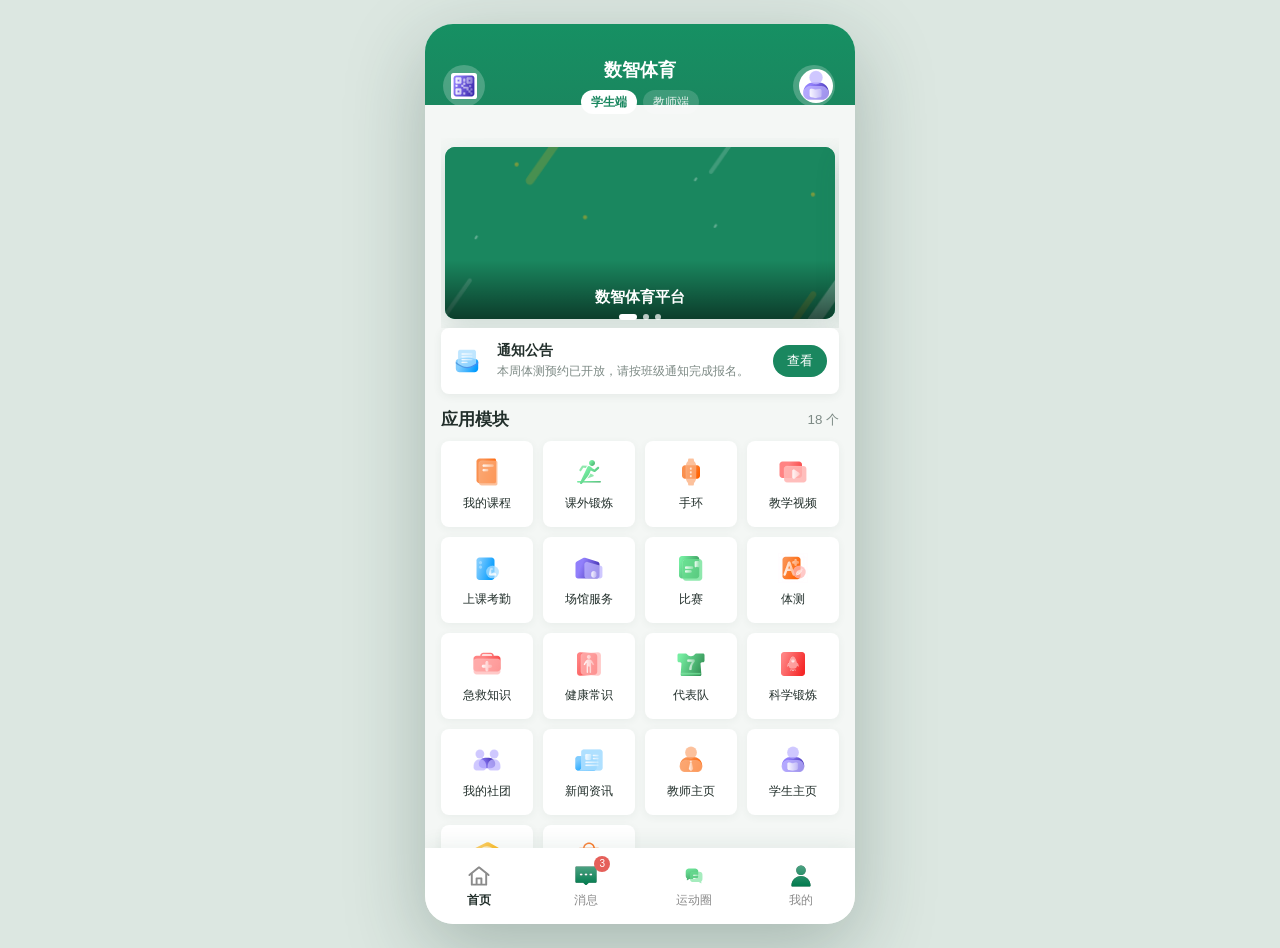
==== app/src/main/assets/public/index.html @ 88c2b8d6 "Initial Android project" ====
<!doctype html>
<html lang="zh-CN">
<head>
  <meta charset="utf-8">
  <meta name="viewport" content="width=device-width, initial-scale=1, viewport-fit=cover">
  <title>数智体育-首页还原</title>
  <link rel="stylesheet" href="./styles.css">
</head>
<body>
  <main class="phone-shell">
    <section class="app" id="app">
      <header class="top-bar">
        <button class="icon-button" id="scanBtn" title="扫一扫">
          <img src="./static/img/index/qrcode.svg" alt="">
        </button>
        <div class="school-block">
          <div class="school-name" id="schoolName">数智体育</div>
          <div class="role-line">
            <button class="role-pill active" data-role="学生">学生端</button>
            <button class="role-pill" data-role="教师">教师端</button>
          </div>
        </div>
        <button class="avatar-button" id="homePageBtn" title="个人主页">
          <img id="avatar" src="./static/img/index/ProfileS.svg" alt="">
        </button>
      </header>

      <section class="page page-home active" data-page="home">
        <div class="carousel" id="carousel">
          <div class="carousel-track" id="carouselTrack"></div>
          <div class="carousel-dots" id="carouselDots"></div>
        </div>

        <section class="notice-strip" id="noticeStrip">
          <img src="./static/img/index/Messages.svg" alt="">
          <div>
            <strong id="noticeTitle">通知公告</strong>
            <span id="noticeText">加载中...</span>
          </div>
          <button id="noticeOpenBtn">查看</button>
        </section>

        <section class="module-section">
          <div class="section-title">
            <span>应用模块</span>
            <small id="moduleCount"></small>
          </div>
          <div class="module-grid" id="moduleGrid"></div>
        </section>

        <section class="continue-card" id="continueCard">
          <div>
            <span class="tag">未完成</span>
            <strong>检测到一条未结束运动</strong>
            <p id="continueInfo">户外跑步 2.31km，是否继续？</p>
          </div>
          <button id="continueBtn">继续运动</button>
        </section>
      </section>

      <section class="page page-message" data-page="message">
        <div class="sub-header">
          <h1>消息</h1>
          <button id="readAllBtn">全部已读</button>
        </div>
        <div class="message-list" id="messageList"></div>
      </section>

      <section class="page page-circle" data-page="circle">
        <div class="sub-header">
          <h1>运动圈</h1>
          <button id="publishBtn">发布</button>
        </div>
        <div class="feed-list" id="feedList"></div>
      </section>

      <section class="page page-mine" data-page="mine">
        <div class="profile-card">
          <img id="mineAvatar" src="./static/img/index/ProfileS.svg" alt="">
          <div>
            <h1 id="userName">王同学</h1>
            <p id="userMeta">学号 20260001 · 数智体育学院</p>
          </div>
        </div>
        <div class="setting-list" id="settingList"></div>
      </section>

      <nav class="bottom-bar">
        <button class="tab active" data-target="home">
          <img src="./static/img/bottom-home.svg" alt="">
          <span>首页</span>
        </button>
        <button class="tab" data-target="message">
          <span class="badge" id="msgBadge">3</span>
          <img src="./static/img/bottom-msg.svg" alt="">
          <span>消息</span>
        </button>
        <button class="tab" data-target="circle">
          <img src="./static/img/Chat.svg" alt="">
          <span>运动圈</span>
        </button>
        <button class="tab" data-target="mine">
          <img src="./static/img/bottom-user.svg" alt="">
          <span>我的</span>
        </button>
      </nav>
    </section>
  </main>

  <div class="modal hidden" id="modal">
    <div class="modal-card">
      <h2 id="modalTitle"></h2>
      <div id="modalBody"></div>
      <div class="modal-actions" id="modalActions"></div>
    </div>
  </div>

  <div class="toast" id="toast"></div>
  <script src="./app.js"></script>
</body>
</html>
---- app/src/main/assets/public/styles.css ----
:root {
  --green: #1a875f;
  --green-2: #339571;
  --mint: #e6f2ed;
  --red: #e5605a;
  --ink: #222f2b;
  --muted: #7d8a85;
  --line: #e5ece8;
  --page: #f4f7f5;
  --card: #ffffff;
}

* { box-sizing: border-box; }

body {
  margin: 0;
  min-height: 100vh;
  background: #dce7e1;
  color: var(--ink);
  font-family: -apple-system, BlinkMacSystemFont, "Segoe UI", "Microsoft YaHei", sans-serif;
}

button {
  font: inherit;
  border: 0;
  background: none;
  cursor: pointer;
}

.phone-shell {
  min-height: 100vh;
  display: grid;
  place-items: center;
  padding: 24px;
}

.app {
  position: relative;
  width: min(430px, 100vw);
  height: min(920px, 100vh);
  overflow: hidden;
  background: var(--page);
  border-radius: 28px;
  box-shadow: 0 24px 80px rgba(24, 58, 46, .28);
}

.top-bar {
  height: 112px;
  padding: 26px 18px 14px;
  display: grid;
  grid-template-columns: 44px 1fr 44px;
  gap: 12px;
  align-items: center;
  color: #fff;
  background: linear-gradient(180deg, #169063 0%, #1a875f 72%, #f4f7f5 72%);
}

.icon-button, .avatar-button {
  width: 42px;
  height: 42px;
  display: grid;
  place-items: center;
  border-radius: 50%;
  background: rgba(255,255,255,.22);
}

.icon-button img, .avatar-button img { width: 26px; height: 26px; object-fit: contain; }
.avatar-button img { width: 34px; height: 34px; border-radius: 50%; background: #fff; }

.school-block { min-width: 0; text-align: center; }
.school-name { font-size: 18px; font-weight: 700; line-height: 24px; white-space: nowrap; overflow: hidden; text-overflow: ellipsis; }
.role-line { margin-top: 8px; display: flex; justify-content: center; gap: 6px; }

.role-pill {
  height: 24px;
  padding: 0 10px;
  border-radius: 12px;
  color: rgba(255,255,255,.86);
  background: rgba(255,255,255,.16);
  font-size: 12px;
}

.role-pill.active {
  color: var(--green);
  background: #fff;
  font-weight: 700;
}

.page {
  display: none;
  height: calc(100% - 112px - 76px);
  overflow-y: auto;
  padding: 0 16px 22px;
}

.page.active { display: block; }

.carousel {
  margin-top: 2px;
  position: relative;
  height: 190px;
  overflow: hidden;
}

.carousel-track {
  height: 100%;
  display: flex;
  transition: transform .35s ease;
}

.slide {
  min-width: 100%;
  padding: 0 4px;
}

.slide-inner {
  height: 172px;
  border-radius: 10px;
  overflow: hidden;
  position: relative;
  background: var(--green);
  box-shadow: 0 10px 28px rgba(34, 88, 68, .18);
}

.slide-inner img { width: 100%; height: 100%; object-fit: cover; display: block; }

.slide-title {
  position: absolute;
  left: 0;
  right: 0;
  bottom: 0;
  padding: 28px 16px 12px;
  color: #fff;
  font-size: 15px;
  font-weight: 700;
  background: linear-gradient(180deg, rgba(0,0,0,0), rgba(0,0,0,.55));
}

.carousel-dots {
  position: absolute;
  left: 0;
  right: 0;
  bottom: 8px;
  display: flex;
  justify-content: center;
  gap: 6px;
}

.dot {
  width: 6px;
  height: 6px;
  border-radius: 6px;
  background: rgba(255,255,255,.72);
}

.dot.active { width: 18px; background: #fff; }

.notice-strip, .continue-card, .profile-card, .empty-state {
  background: var(--card);
  border-radius: 8px;
  box-shadow: 0 2px 8px rgba(45, 79, 65, .08);
}

.notice-strip {
  min-height: 66px;
  display: grid;
  grid-template-columns: 34px 1fr auto;
  gap: 10px;
  align-items: center;
  padding: 12px;
}

.notice-strip img { width: 28px; height: 28px; }
.notice-strip strong, .notice-strip span { display: block; }
.notice-strip strong { font-size: 14px; }
.notice-strip span { margin-top: 3px; color: var(--muted); font-size: 12px; white-space: nowrap; overflow: hidden; text-overflow: ellipsis; }
.notice-strip button, .continue-card button, .sub-header button, .modal-actions button {
  height: 32px;
  padding: 0 14px;
  border-radius: 16px;
  background: var(--green);
  color: #fff;
  font-size: 13px;
}

.module-section { margin-top: 14px; }
.section-title, .sub-header {
  display: flex;
  justify-content: space-between;
  align-items: center;
  margin-bottom: 10px;
}

.section-title span, .sub-header h1 { font-size: 17px; font-weight: 800; margin: 0; }
.section-title small { color: var(--muted); }

.module-grid {
  display: grid;
  grid-template-columns: repeat(4, 1fr);
  gap: 10px;
}

.module {
  min-height: 86px;
  border-radius: 8px;
  background: #fff;
  padding: 10px 6px;
  display: grid;
  justify-items: center;
  align-content: center;
  gap: 8px;
  color: var(--ink);
  box-shadow: 0 2px 8px rgba(45, 79, 65, .06);
}

.module img { width: 30px; height: 30px; object-fit: contain; }
.module span { font-size: 12px; line-height: 16px; text-align: center; }

.continue-card {
  margin: 14px 0;
  padding: 14px;
  display: flex;
  justify-content: space-between;
  gap: 12px;
  align-items: center;
}

.continue-card strong { display: block; margin-top: 6px; font-size: 15px; }
.continue-card p { margin: 4px 0 0; color: var(--muted); font-size: 12px; }
.tag { padding: 2px 6px; border-radius: 4px; color: #fff; background: var(--red); font-size: 11px; }

.sub-header {
  padding-top: 12px;
  margin-bottom: 12px;
}

.message-list, .feed-list, .setting-list { display: grid; gap: 10px; }

.message-item, .feed-item, .setting-item {
  background: #fff;
  border-radius: 8px;
  padding: 14px;
  box-shadow: 0 2px 8px rgba(45, 79, 65, .06);
}

.message-item.unread { border-left: 4px solid var(--green); }
.message-item strong, .feed-item strong { display: block; font-size: 15px; }
.message-item p, .feed-item p { margin: 6px 0 0; color: var(--muted); font-size: 13px; line-height: 20px; }

.profile-card {
  margin-top: 14px;
  padding: 18px;
  display: flex;
  gap: 14px;
  align-items: center;
}

.profile-card img { width: 62px; height: 62px; border-radius: 50%; background: var(--mint); }
.profile-card h1 { margin: 0 0 6px; font-size: 20px; }
.profile-card p { margin: 0; color: var(--muted); font-size: 13px; }

.setting-item {
  display: flex;
  align-items: center;
  justify-content: space-between;
  min-height: 50px;
}

.setting-item span { color: var(--muted); }

.bottom-bar {
  position: absolute;
  left: 0;
  right: 0;
  bottom: 0;
  height: 76px;
  display: grid;
  grid-template-columns: repeat(4, 1fr);
  background: #fff;
  box-shadow: 0 -4px 18px rgba(34, 88, 68, .08);
}

.tab {
  position: relative;
  display: grid;
  justify-items: center;
  align-content: center;
  gap: 4px;
  color: #8b8b8b;
  font-size: 12px;
}

.tab.active { color: var(--ink); font-weight: 700; }
.tab img { width: 24px; height: 24px; object-fit: contain; }

.badge {
  position: absolute;
  top: 8px;
  right: calc(50% - 24px);
  min-width: 16px;
  height: 16px;
  padding: 0 4px;
  border-radius: 8px;
  background: var(--red);
  color: #fff;
  font-size: 10px;
  line-height: 16px;
}

.modal {
  position: fixed;
  inset: 0;
  display: grid;
  place-items: center;
  padding: 24px;
  background: rgba(0,0,0,.34);
}

.modal.hidden { display: none; }

.modal-card {
  width: min(360px, 100%);
  border-radius: 12px;
  background: #fff;
  padding: 18px;
  box-shadow: 0 20px 60px rgba(0,0,0,.2);
}

.modal-card h2 { margin: 0 0 12px; font-size: 18px; }
.modal-card p { margin: 0 0 8px; color: var(--muted); line-height: 22px; }
.modal-actions { display: flex; justify-content: flex-end; gap: 10px; margin-top: 18px; }
.modal-actions button.secondary { background: #eef3f0; color: var(--ink); }

.toast {
  position: fixed;
  left: 50%;
  bottom: 34px;
  transform: translateX(-50%) translateY(20px);
  padding: 10px 14px;
  border-radius: 18px;
  background: rgba(25, 39, 34, .9);
  color: #fff;
  font-size: 13px;
  opacity: 0;
  pointer-events: none;
  transition: .2s ease;
}

.toast.show {
  opacity: 1;
  transform: translateX(-50%) translateY(0);
}

@media (max-width: 520px) {
  .phone-shell { padding: 0; }
  .app { width: 100vw; height: 100vh; border-radius: 0; }
  .module-grid { gap: 8px; }
}
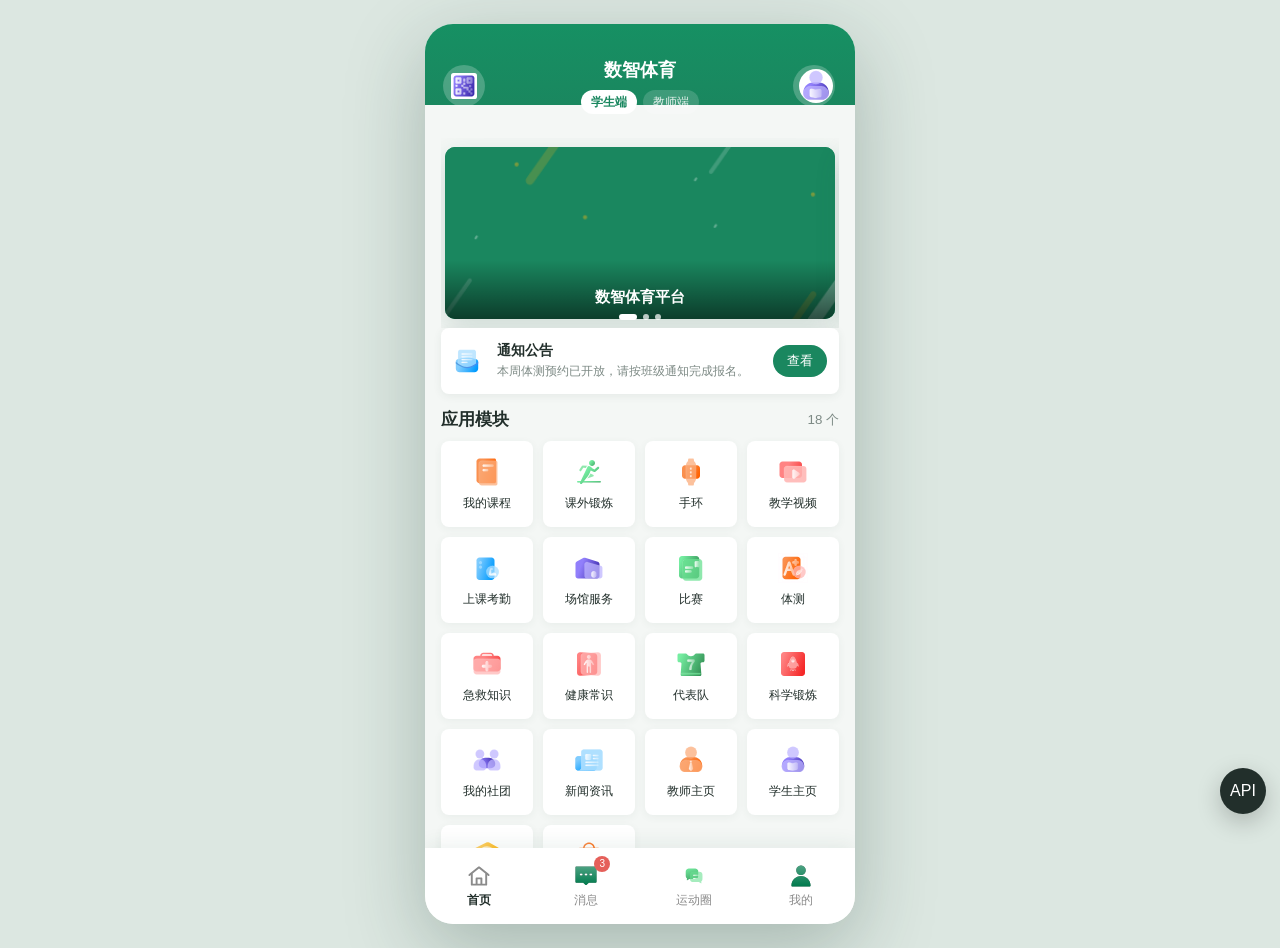
==== commit db2e5ce4: "feat: add a lot of features" ====
--- a/app/src/main/assets/public/index.html
+++ b/app/src/main/assets/public/index.html
@@ -5,6 +5,7 @@
   <meta name="viewport" content="width=device-width, initial-scale=1, viewport-fit=cover">
   <title>数智体育-首页还原</title>
   <link rel="stylesheet" href="./styles.css">
+  <link rel="stylesheet" href="./debug-tools.css">
 </head>
 <body>
   <main class="phone-shell">
@@ -117,5 +118,6 @@
 
   <div class="toast" id="toast"></div>
   <script src="./app.js"></script>
+  <script src="./debug-tools.js"></script>
 </body>
 </html>
--- a/app/src/main/assets/public/debug-tools.css
+++ b/app/src/main/assets/public/debug-tools.css
@@ -0,0 +1,108 @@
+.debug-float {
+  position: fixed;
+  right: 14px;
+  bottom: 86px;
+  z-index: 50;
+  font-family: Arial, "Microsoft YaHei", sans-serif;
+}
+
+.debug-float button {
+  font: inherit;
+}
+
+.debug-trigger {
+  width: 46px;
+  height: 46px;
+  border-radius: 50%;
+  color: #fff;
+  background: #222f2b;
+  box-shadow: 0 8px 24px rgba(0, 0, 0, .22);
+}
+
+.debug-panel {
+  position: absolute;
+  right: 0;
+  bottom: 56px;
+  width: min(326px, calc(100vw - 28px));
+  max-height: min(620px, calc(100vh - 120px));
+  overflow-y: auto;
+  padding: 14px;
+  border-radius: 10px;
+  background: #fff;
+  box-shadow: 0 14px 40px rgba(0, 0, 0, .22);
+  display: none;
+}
+
+.debug-float.open .debug-panel {
+  display: block;
+}
+
+.debug-head {
+  display: flex;
+  justify-content: space-between;
+  align-items: center;
+  margin-bottom: 10px;
+}
+
+.debug-head strong {
+  font-size: 15px;
+}
+
+.debug-head span {
+  color: #7d8a85;
+  font-size: 11px;
+}
+
+.debug-field {
+  display: grid;
+  gap: 5px;
+  margin-bottom: 9px;
+}
+
+.debug-field span {
+  color: #53605b;
+  font-size: 12px;
+}
+
+.debug-field input,
+.debug-field textarea,
+.debug-field select {
+  width: 100%;
+  min-height: 34px;
+  border: 1px solid #dce6e1;
+  border-radius: 7px;
+  padding: 7px 9px;
+  font-size: 12px;
+  outline: 0;
+}
+
+.debug-field textarea {
+  min-height: 78px;
+  resize: vertical;
+  font-family: Consolas, monospace;
+}
+
+.debug-actions {
+  display: grid;
+  grid-template-columns: 1fr 1fr;
+  gap: 8px;
+}
+
+.debug-actions button {
+  height: 34px;
+  border-radius: 17px;
+  color: #fff;
+  background: #1a875f;
+}
+
+.debug-actions .ghost {
+  color: #222f2b;
+  background: #eef3f0;
+}
+
+.debug-note {
+  margin: 8px 0 0;
+  color: #8a9691;
+  font-size: 11px;
+  line-height: 17px;
+}
